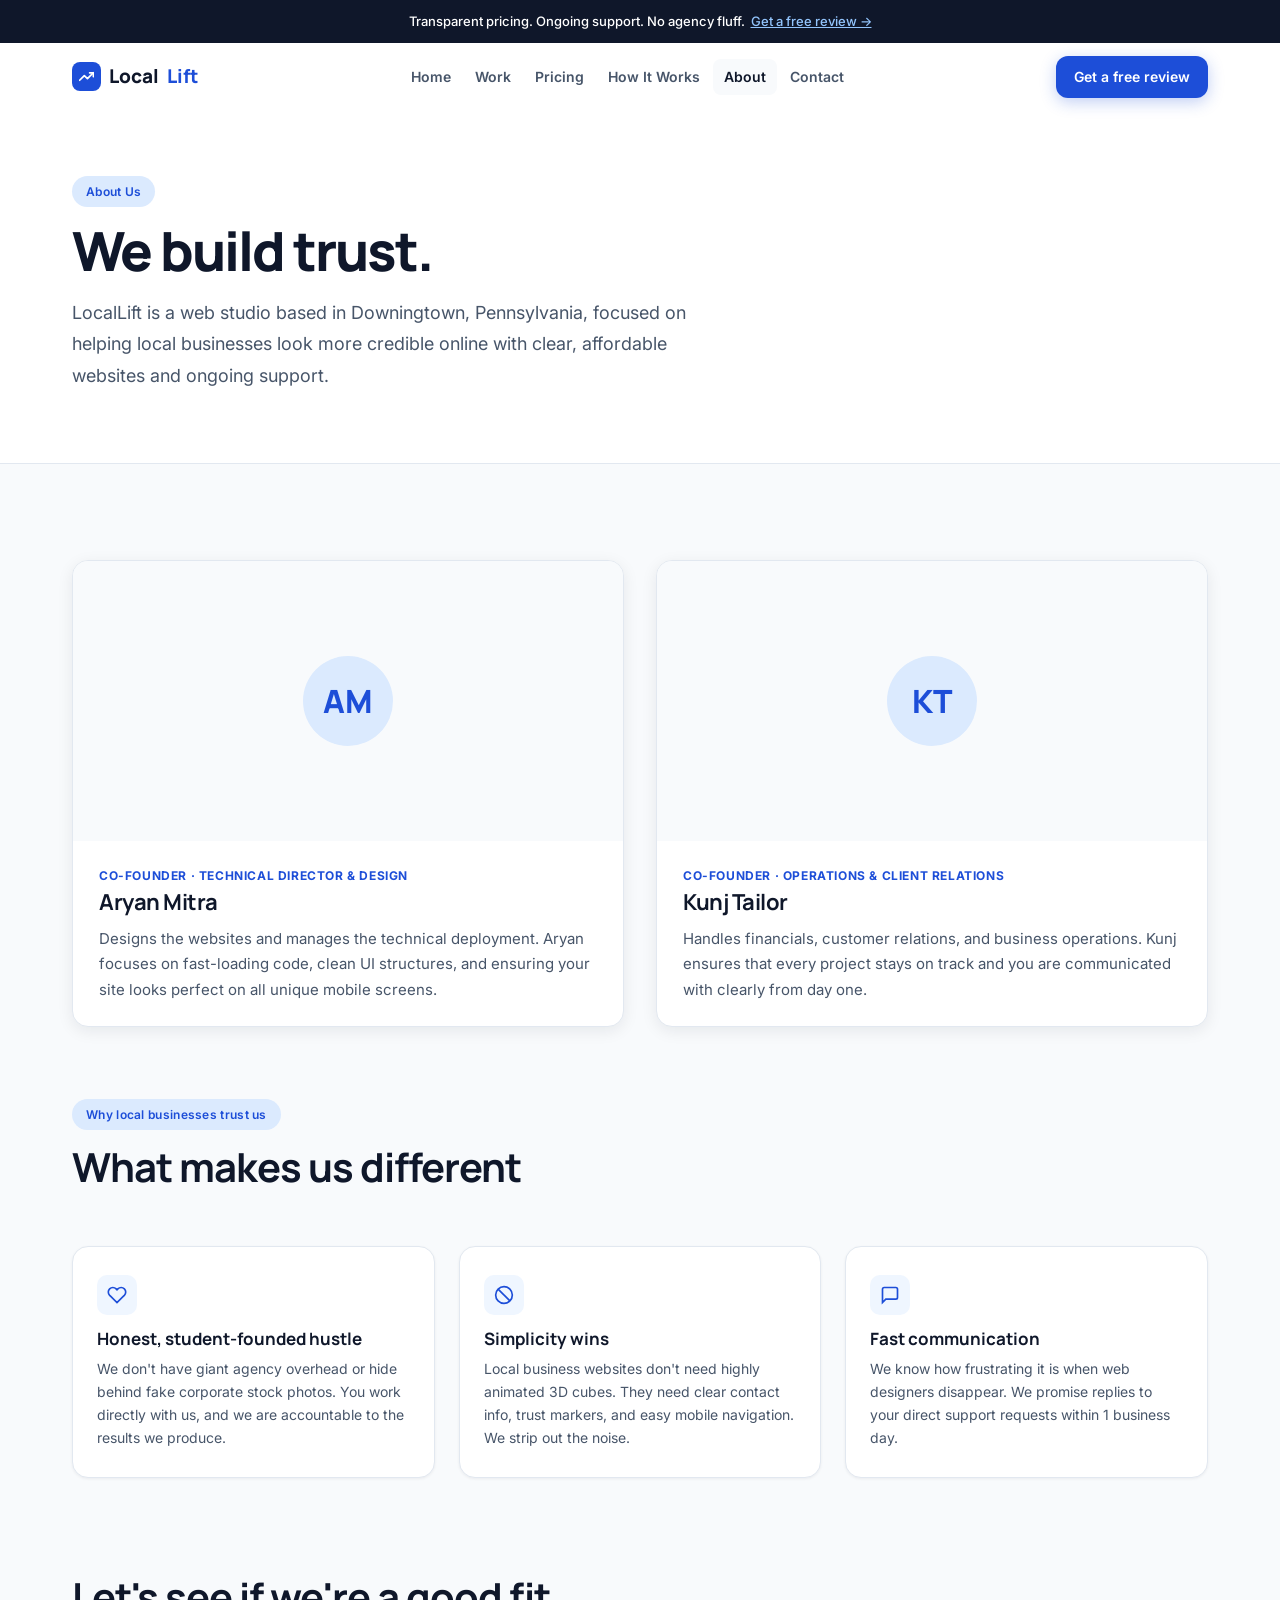
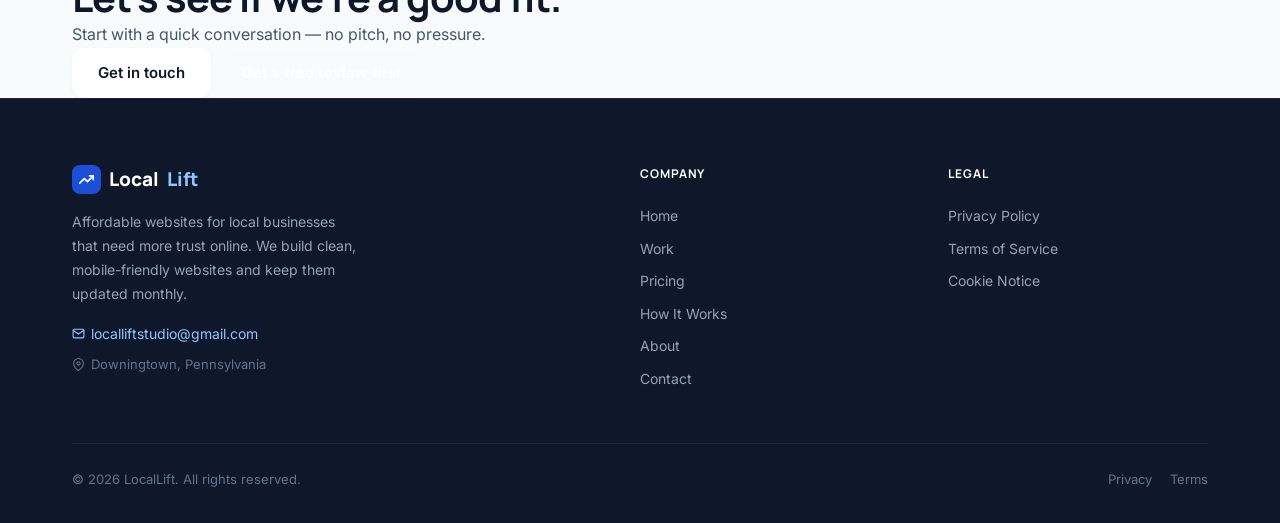
==== about.html @ 68ea6593 "inital commit" ====
<!DOCTYPE html>
<html lang="en">
<head>
<meta charset="UTF-8"/>
<meta name="viewport" content="width=device-width,initial-scale=1.0"/>
<title>About — LocalLift</title>
<meta name="description" content="LocalLift is a student-founded web studio based in Downingtown, Pennsylvania, focused on helping local businesses look more credible online."/>
<link rel="preconnect" href="https://fonts.googleapis.com"/>
<link rel="preconnect" href="https://fonts.gstatic.com" crossorigin/>
<link href="https://fonts.googleapis.com/css2?family=Manrope:wght@400;600;700;800&family=Inter:wght@400;500;600;700&display=swap" rel="stylesheet"/>
<link rel="stylesheet" href="styles.css"/>
<style>
.founders-grid { display: grid; grid-template-columns: 1fr 1fr; gap: 32px; margin-bottom: 72px; }
.founder-card { background: var(--white); border: 1px solid var(--border); border-radius: var(--r-card); overflow: hidden; box-shadow: var(--shadow-md); transition: transform 200ms, box-shadow 200ms; }
.founder-card:hover { transform: translateY(-4px); box-shadow: var(--shadow-xl); }
.founder-photo { height: 280px; overflow: hidden; background: var(--cloud); display: flex; align-items: center; justify-content: center; }
.founder-photo img { width: 100%; height: 100%; object-fit: cover; object-position: top; }
.founder-photo-placeholder { width: 90px; height: 90px; border-radius: 50%; background: var(--badge-blue); display: flex; align-items: center; justify-content: center; font-family: 'Manrope', sans-serif; font-size: 32px; font-weight: 800; color: var(--blue); }
.founder-info { padding: 24px 26px; }
.founder-role { font-size: 12px; font-weight: 700; color: var(--blue); text-transform: uppercase; letter-spacing: .6px; margin-bottom: 4px; }
.founder-info h3 { font-size: 22px; margin-bottom: 10px; }
.founder-info p  { font-size: 15px; color: var(--slate); line-height: 1.7; }

.values-grid { display: grid; grid-template-columns: repeat(3,1fr); gap: 24px; }
.value-card { background: var(--white); border: 1px solid var(--border); border-radius: var(--r-card); padding: 28px 24px; box-shadow: var(--shadow-sm); transition: transform 200ms, box-shadow 200ms; }
.value-card:hover { transform: translateY(-3px); box-shadow: var(--shadow-md); }
.value-icon { width: 40px; height: 40px; border-radius: 10px; background: var(--soft-blue); display: flex; align-items: center; justify-content: center; margin-bottom: 14px; }
.value-icon svg { color: var(--blue); }
.value-card h4 { font-size: 17px; margin-bottom: 8px; }
.value-card p  { font-size: 14px; color: var(--slate); line-height: 1.65; }

@media (max-width: 768px) {
  .founders-grid { grid-template-columns: 1fr; }
  .values-grid   { grid-template-columns: 1fr; }
}
</style>
</head>
<body>

<section class="page-hero" style="background:var(--white)">
  <div class="wrap">
    <span class="badge reveal" style="margin-bottom:12px">About Us</span>
    <h1 class="reveal">We build trust.</h1>
    <p class="reveal">LocalLift is a web studio based in Downingtown, Pennsylvania, focused on helping local businesses look more credible online with clear, affordable websites and ongoing support.</p>
  </div>
</section>

<!-- ── FOUNDERS ── -->
<section style="background:var(--cloud)">
  <div class="wrap">
    <div class="founders-grid">

      <div class="founder-card reveal">
        <div class="founder-photo">
          <img src="https://local-lift-website-phi.vercel.app/images/aryan-mitra.png" alt="Aryan Mitra — Co-Founder, LocalLift"
               onerror="this.style.display='none';this.nextElementSibling.style.display='flex'"/>
          <div class="founder-photo-placeholder" style="display:none">AM</div>
        </div>
        <div class="founder-info">
          <div class="founder-role">Co-Founder · Technical Director &amp; Design</div>
          <h3>Aryan Mitra</h3>
          <p>Designs the websites and manages the technical deployment. Aryan focuses on fast-loading code, clean UI structures, and ensuring your site looks perfect on all unique mobile screens.</p>
        </div>
      </div>

      <div class="founder-card reveal">
        <div class="founder-photo">
          <img src="https://local-lift-website-phi.vercel.app/images/kunj-tailor.png" alt="Kunj Tailor — Co-Founder, LocalLift"
               onerror="this.style.display='none';this.nextElementSibling.style.display='flex'"/>
          <div class="founder-photo-placeholder" style="display:none">KT</div>
        </div>
        <div class="founder-info">
          <div class="founder-role">Co-Founder · Operations &amp; Client Relations</div>
          <h3>Kunj Tailor</h3>
          <p>Handles financials, customer relations, and business operations. Kunj ensures that every project stays on track and you are communicated with clearly from day one.</p>
        </div>
      </div>

    </div>

    <!-- ── VALUES ── -->
    <div class="sec-head reveal">
      <span class="badge">Why local businesses trust us</span>
      <h2>What makes us different</h2>
    </div>
    <div class="values-grid">
      <div class="value-card reveal">
        <div class="value-icon"><svg width="20" height="20" viewBox="0 0 24 24" fill="none" stroke="currentColor" stroke-width="2"><path d="M20.84 4.61a5.5 5.5 0 0 0-7.78 0L12 5.67l-1.06-1.06a5.5 5.5 0 0 0-7.78 7.78l1.06 1.06L12 21.23l7.78-7.78 1.06-1.06a5.5 5.5 0 0 0 0-7.78z"/></svg></div>
        <h4>Honest, student-founded hustle</h4>
        <p>We don't have giant agency overhead or hide behind fake corporate stock photos. You work directly with us, and we are accountable to the results we produce.</p>
      </div>
      <div class="value-card reveal">
        <div class="value-icon"><svg width="20" height="20" viewBox="0 0 24 24" fill="none" stroke="currentColor" stroke-width="2"><circle cx="12" cy="12" r="10"/><line x1="4.93" y1="4.93" x2="19.07" y2="19.07"/></svg></div>
        <h4>Simplicity wins</h4>
        <p>Local business websites don't need highly animated 3D cubes. They need clear contact info, trust markers, and easy mobile navigation. We strip out the noise.</p>
      </div>
      <div class="value-card reveal">
        <div class="value-icon"><svg width="20" height="20" viewBox="0 0 24 24" fill="none" stroke="currentColor" stroke-width="2"><path d="M21 15a2 2 0 0 1-2 2H7l-4 4V5a2 2 0 0 1 2-2h14a2 2 0 0 1 2 2z"/></svg></div>
        <h4>Fast communication</h4>
        <p>We know how frustrating it is when web designers disappear. We promise replies to your direct support requests within 1 business day.</p>
      </div>
    </div>
  </div>
</section>

<div class="cta-band">
  <div class="wrap reveal">
    <h2>Let's see if we're a good fit.</h2>
    <p>Start with a quick conversation — no pitch, no pressure.</p>
    <div class="cta-btns">
      <a href="contact.html" class="btn btn-white">Get in touch</a>
      <a href="free-review.html" class="btn btn-ghost">Get a free review first</a>
    </div>
  </div>
</div>

<script src="shared.js"></script>
</body>
</html>
---- styles.css ----
/* ═══════════════════════════════════════════
   LocalLift — Shared Design System
═══════════════════════════════════════════ */
:root {
  --navy:       #0F172A;
  --blue:       #1D4ED8;
  --blue-h:     #1E40AF;
  --soft-blue:  #EFF6FF;
  --badge-blue: #DBEAFE;
  --cloud:      #F8FAFC;
  --white:      #FFFFFF;
  --slate:      #475569;
  --muted:      #94A3B8;
  --border:     #E2E8F0;
  --success:    #16A34A;
  --shadow-sm:  0 1px 3px rgba(15,23,42,.06);
  --shadow-md:  0 4px 16px rgba(15,23,42,.08);
  --shadow-lg:  0 12px 32px rgba(15,23,42,.10);
  --shadow-xl:  0 20px 48px rgba(15,23,42,.13);
  --r-btn:  12px;
  --r-card: 16px;
  --r-img:  20px;
  --max:    1200px;
}
*, *::before, *::after { box-sizing: border-box; margin: 0; padding: 0; }
html { scroll-behavior: smooth; }
body {
  font-family: 'Inter', sans-serif;
  font-size: 16px; line-height: 1.75;
  color: var(--slate); background: var(--cloud);
  -webkit-font-smoothing: antialiased;
}
img { display: block; max-width: 100%; }
a  { color: var(--blue); text-decoration: none; }
ul { list-style: none; }

/* ─── TYPE ─── */
h1,h2,h3,h4 { font-family: 'Manrope', sans-serif; color: var(--navy); line-height: 1.15; }
h1 { font-size: clamp(34px, 5vw, 54px); font-weight: 800; letter-spacing: -2px; }
h2 { font-size: clamp(26px, 4vw, 40px); font-weight: 700; letter-spacing: -1px; }
h3 { font-size: clamp(20px, 3vw, 26px); font-weight: 700; letter-spacing: -.5px; }
h4 { font-size: 18px; font-weight: 700; }
p  { max-width: 64ch; }

/* ─── LAYOUT ─── */
.wrap { max-width: var(--max); margin: 0 auto; padding: 0 32px; }
section { padding: 96px 0; }

/* ─── BADGE / PILL ─── */
.badge {
  display: inline-flex; align-items: center; gap: 6px;
  background: var(--badge-blue); color: var(--blue);
  font-size: 12px; font-weight: 600; font-family: 'Inter', sans-serif;
  padding: 5px 14px; border-radius: 999px; letter-spacing: .3px;
}
.badge-gray   { display: inline-flex; align-items: center; font-size: 11px; font-weight: 600; color: var(--slate);   background: var(--cloud);    border: 1px solid var(--border); padding: 3px 10px; border-radius: 999px; font-family: 'Inter', sans-serif; }
.badge-blue   { display: inline-flex; align-items: center; font-size: 11px; font-weight: 600; color: var(--blue);    background: var(--badge-blue); padding: 3px 10px; border-radius: 999px; font-family: 'Inter', sans-serif; }
.badge-purple { display: inline-flex; align-items: center; font-size: 11px; font-weight: 600; color: #7c3aed; background: #f3e8ff; padding: 3px 10px; border-radius: 999px; font-family: 'Inter', sans-serif; }
.badge-green  { display: inline-flex; align-items: center; font-size: 11px; font-weight: 600; color: #166534; background: #dcfce7; padding: 3px 10px; border-radius: 999px; font-family: 'Inter', sans-serif; }

/* ─── BUTTONS ─── */
.btn {
  display: inline-flex; align-items: center; gap: 8px;
  font-family: 'Inter', sans-serif; font-size: 15px; font-weight: 600;
  height: 50px; padding: 0 26px; border-radius: var(--r-btn);
  border: none; cursor: pointer; text-decoration: none; white-space: nowrap;
  transition: background 160ms ease, transform 160ms ease, box-shadow 160ms ease, color 160ms ease;
}
.btn-primary   { background: var(--blue);  color: #fff; box-shadow: 0 4px 16px rgba(29,78,216,.28); }
.btn-primary:hover { background: var(--blue-h); color: #fff; transform: translateY(-1px); box-shadow: 0 8px 28px rgba(29,78,216,.36); }
.btn-secondary { background: var(--white); color: var(--navy); border: 1px solid var(--border); box-shadow: var(--shadow-sm); }
.btn-secondary:hover { background: var(--cloud); color: var(--navy); box-shadow: var(--shadow-md); }
.btn-ghost  { background: transparent; color: white; border: 1px solid rgba(255,255,255,.25); }
.btn-ghost:hover { background: rgba(255,255,255,.08); color: white; }
.btn-white  { background: white; color: var(--navy); box-shadow: var(--shadow-sm); }
.btn-white:hover { background: #f1f5f9; color: var(--navy); transform: translateY(-1px); box-shadow: var(--shadow-lg); }

/* ─── SECTION HEADER ─── */
.sec-head { margin-bottom: 56px; }
.sec-head .badge { margin-bottom: 14px; }
.sec-head h2 { margin-bottom: 14px; }
.sec-head p  { font-size: 18px; color: var(--slate); }
.sec-head.center { text-align: center; }
.sec-head.center p { margin: 0 auto; }

/* ─── ANNOUNCE BAR ─── */
#announce {
  background: var(--navy); color: #fff;
  text-align: center; padding: 10px 16px;
  font-size: 13px; font-weight: 500; font-family: 'Inter', sans-serif;
}
#announce a { color: #93c5fd; text-decoration: underline; }
#announce a:hover { color: #bfdbfe; }

/* ─── HEADER ─── */
#hdr {
  position: sticky; top: 0; z-index: 100;
  background: rgba(255,255,255,.96); backdrop-filter: blur(14px);
  border-bottom: 1px solid transparent;
  transition: border-color 240ms, box-shadow 240ms;
}
#hdr.scrolled { border-bottom-color: var(--border); box-shadow: 0 4px 20px rgba(15,23,42,.05); }
.nav { display: flex; align-items: center; justify-content: space-between; height: 68px; gap: 20px; }
.logo { font-family: 'Manrope', sans-serif; font-size: 19px; font-weight: 800; color: var(--navy); text-decoration: none; display: flex; align-items: center; gap: 8px; flex-shrink: 0; }
.logo-mark { width: 29px; height: 29px; background: var(--blue); border-radius: 8px; display: flex; align-items: center; justify-content: center; }
.logo-mark svg { color: #fff; }
.logo span { color: var(--blue); }
.nav-links { display: flex; align-items: center; gap: 2px; }
.nav-links a { font-size: 14px; font-weight: 600; color: var(--slate); padding: 6px 11px; border-radius: 8px; transition: color 150ms, background 150ms; text-decoration: none; }
.nav-links a:hover, .nav-links a.active { color: var(--navy); background: var(--cloud); }
.nav-right { display: flex; align-items: center; gap: 10px; flex-shrink: 0; }
.hamburger { display: none; background: none; border: none; cursor: pointer; padding: 4px; }
.mobile-menu { display: none; position: fixed; inset: 0; z-index: 200; background: var(--white); padding: 24px 28px; flex-direction: column; gap: 4px; }
.mobile-menu.open { display: flex; }
.mobile-menu a { font-size: 16px; font-weight: 600; color: var(--navy); padding: 13px 0; border-bottom: 1px solid var(--border); text-decoration: none; }
.mobile-menu-close { align-self: flex-end; background: none; border: none; cursor: pointer; margin-bottom: 12px; }

/* ─── FOOTER ─── */
#ftr { background: var(--navy); padding: 64px 0 32px; border-top: 1px solid rgba(255,255,255,.06); }
.ftr-grid { display: grid; grid-template-columns: 2fr 1fr 1fr; gap: 48px; margin-bottom: 48px; }
.ftr-brand .logo { color: white; margin-bottom: 14px; }
.ftr-brand .logo span { color: #93c5fd; }
.ftr-brand p { font-size: 14px; color: var(--muted); line-height: 1.7; max-width: 32ch; }
.ftr-brand .ftr-contact { margin-top: 16px; display: flex; flex-direction: column; gap: 7px; }
.ftr-brand .ftr-contact a { font-size: 14px; color: #93c5fd; display: flex; align-items: center; gap: 6px; text-decoration: none; }
.ftr-brand .ftr-contact a:hover { color: #bfdbfe; }
.ftr-col h5 { font-family: 'Manrope', sans-serif; font-size: 12px; font-weight: 700; color: #fff; text-transform: uppercase; letter-spacing: .9px; margin-bottom: 16px; }
.ftr-col a { display: block; font-size: 14px; color: var(--muted); padding: 4px 0; transition: color 150ms; text-decoration: none; }
.ftr-col a:hover { color: #fff; }
.ftr-bottom { border-top: 1px solid rgba(255,255,255,.08); padding-top: 24px; display: flex; align-items: center; justify-content: space-between; flex-wrap: wrap; gap: 12px; }
.ftr-bottom p { font-size: 13px; color: #64748b; }
.ftr-legal { display: flex; gap: 18px; }
.ftr-legal a { font-size: 13px; color: #64748b; text-decoration: none; }
.ftr-legal a:hover { color: var(--muted); }

/* ─── HERO (CENTERED) ─── */
.hero-c { background: var(--white); padding: 80px 0 0; text-align: center; position: relative; overflow: hidden; }
.hero-c h1 { margin: 0 auto 20px; max-width: 800px; }
.hero-c .hsub { font-size: 18px; color: var(--slate); line-height: 1.75; margin: 0 auto 32px; max-width: 56ch; }
.hero-cta-row { display: flex; align-items: center; justify-content: center; gap: 12px; flex-wrap: wrap; }
.hero-trust-row { display: flex; align-items: center; justify-content: center; gap: 28px; flex-wrap: wrap; margin-top: 28px; padding-bottom: 48px; }
.htrust { display: flex; align-items: center; gap: 7px; font-size: 14px; font-weight: 500; color: var(--slate); }
.htrust svg { color: var(--blue); flex-shrink: 0; }

/* Hero browser + phone mockup */
.hero-mockup { position: relative; max-width: 860px; margin: 0 auto; padding-bottom: 40px; }
.hero-desktop-frame { border-radius: var(--r-img); overflow: hidden; border: 1px solid var(--border); box-shadow: var(--shadow-xl); }
.hero-desktop-bar { background: var(--cloud); border-bottom: 1px solid var(--border); padding: 10px 14px; display: flex; gap: 6px; align-items: center; }
.hero-iframe-wrap { height: 380px; overflow: hidden; position: relative; background: #eef2f7; }
.hero-iframe-wrap iframe { width: 1280px; height: 900px; transform: scale(.645); transform-origin: top left; pointer-events: none; border: none; position: absolute; top: 0; left: 0; }
.hero-phone { position: absolute; right: -16px; bottom: 0; width: 128px; background: var(--navy); border-radius: 22px; padding: 9px 5px; box-shadow: var(--shadow-xl); border: 5px solid var(--navy); }
.hero-phone-screen { border-radius: 14px; overflow: hidden; height: 218px; background: #eef2f7; position: relative; }
.hero-phone-screen iframe { width: 390px; height: 700px; transform: scale(.328); transform-origin: top left; pointer-events: none; border: none; position: absolute; top: 0; left: 0; }
.hero-phone-notch { width: 40px; height: 5px; background: var(--navy); border-radius: 3px; margin: 0 auto 6px; }

/* ─── TRUST STRIP (4-col stacked) ─── */
.trust-strip-4 { background: var(--white); border-top: 1px solid var(--border); border-bottom: 1px solid var(--border); }
.trust-4-inner { display: grid; grid-template-columns: repeat(4,1fr); }
.trust-4-item { padding: 24px 32px; }
.trust-4-item:not(:last-child) { border-right: 1px solid var(--border); }
.t4-title { font-size: 15px; font-weight: 700; color: var(--navy); margin-bottom: 3px; font-family: 'Manrope', sans-serif; }
.t4-sub   { font-size: 13px; color: var(--slate); }

/* ─── PROBLEM CARDS ─── */
.prob-grid { display: grid; grid-template-columns: repeat(3,1fr); gap: 24px; }
.prob-card { background: var(--white); border: 1px solid var(--border); border-radius: var(--r-card); padding: 32px 28px; box-shadow: var(--shadow-sm); transition: transform 200ms, box-shadow 200ms; }
.prob-card:hover { transform: translateY(-3px); box-shadow: var(--shadow-md); }
.prob-icon { margin-bottom: 18px; color: var(--blue); }
.prob-card h4 { font-size: 18px; margin-bottom: 10px; }
.prob-card p  { font-size: 15px; line-height: 1.65; color: var(--slate); }

/* ─── PORTFOLIO CARD (concept build) ─── */
.port-grid-3 { display: grid; grid-template-columns: repeat(3,1fr); gap: 24px; }
.port-card { background: var(--white); border: 1px solid var(--border); border-radius: var(--r-card); overflow: hidden; box-shadow: var(--shadow-md); transition: transform 200ms, box-shadow 200ms; cursor: pointer; }
.port-card:hover { transform: translateY(-4px); box-shadow: var(--shadow-xl); }
.port-dots { background: var(--cloud); padding: 10px 14px; display: flex; gap: 6px; border-bottom: 1px solid var(--border); }
.dot { width: 10px; height: 10px; border-radius: 50%; flex-shrink: 0; }
.dot-r { background: #fc615d; } .dot-y { background: #fdbc40; } .dot-g { background: #34ca49; }
/* iframe preview in port card */
.port-preview { height: 200px; overflow: hidden; position: relative; background: #eef2f7; }
.port-preview iframe { width: 1280px; height: 640px; transform: scale(.273); transform-origin: top left; pointer-events: none; border: none; position: absolute; top: 0; left: 0; }
/* image preview fallback */
.port-preview img { width: 100%; height: 100%; object-fit: cover; object-position: top; display: block; }
.port-overlay { position: absolute; inset: 0; z-index: 2; }
.port-info { padding: 20px; }
.port-badges { display: flex; gap: 8px; flex-wrap: wrap; margin-bottom: 10px; }
.port-info h4 { font-size: 17px; margin-bottom: 6px; }
.port-info p  { font-size: 14px; color: var(--slate); line-height: 1.6; }

/* ─── DARK SECTION (How It Works on homepage) ─── */
.section-dark { background: var(--navy); }
.section-dark .sec-head h2 { color: white; }
.section-dark .sec-head p  { color: rgba(255,255,255,.55); }
.section-dark .badge { background: rgba(255,255,255,.12); color: rgba(255,255,255,.85); }
.section-dark .steps::before { background: rgba(255,255,255,.15); }
.section-dark .step-num { border-color: rgba(255,255,255,.25); color: white; background: rgba(255,255,255,.07); }
.section-dark .step h4 { color: white; }
.section-dark .step p  { color: rgba(255,255,255,.5); }

/* ─── STEPS ─── */
.steps { display: grid; grid-template-columns: repeat(4,1fr); position: relative; }
.steps::before { content:''; position: absolute; top: 25px; left: 8%; right: 8%; height: 2px; background: var(--border); z-index: 0; }
.step { display: flex; flex-direction: column; align-items: center; text-align: center; gap: 16px; padding: 0 14px; position: relative; z-index: 1; }
.step-num { width: 50px; height: 50px; border-radius: 50%; background: var(--white); border: 2px solid var(--blue); display: flex; align-items: center; justify-content: center; font-family: 'Manrope', sans-serif; font-size: 18px; font-weight: 800; color: var(--blue); }
.step h4 { font-size: 16px; }
.step p { font-size: 14px; line-height: 1.6; color: var(--slate); }

/* ─── PRICING ─── */
.pricing-grid { display: grid; grid-template-columns: repeat(3,1fr); gap: 24px; }
.p-card { background: var(--white); border: 1px solid var(--border); border-radius: var(--r-card); padding: 36px 30px; box-shadow: var(--shadow-md); transition: transform 200ms, box-shadow 200ms; position: relative; }
.p-card:hover { transform: translateY(-4px); box-shadow: var(--shadow-xl); }
.p-card.feat { border: 2px solid var(--blue); }
.pop-badge { position: absolute; top: -13px; left: 50%; transform: translateX(-50%); background: var(--blue); color: white; font-size: 11px; font-weight: 700; padding: 4px 16px; border-radius: 999px; white-space: nowrap; font-family: 'Inter', sans-serif; letter-spacing: .5px; }
.p-name { font-size: 18px; font-weight: 700; color: var(--navy); margin-bottom: 16px; font-family: 'Manrope', sans-serif; }
.p-setup { font-family: 'Manrope', sans-serif; font-size: 32px; font-weight: 800; color: var(--navy); line-height: 1; margin-bottom: 4px; }
.p-setup span { font-size: 20px; vertical-align: top; margin-top: 4px; display: inline-block; }
.p-monthly { font-size: 20px; font-weight: 700; color: var(--blue); margin-bottom: 16px; }
.p-monthly em { font-size: 14px; font-weight: 400; color: var(--slate); font-style: normal; }
.p-who { font-size: 14px; color: var(--slate); padding: 16px 0; border-top: 1px solid var(--border); border-bottom: 1px solid var(--border); margin: 0 0 20px; }
.checklist { display: flex; flex-direction: column; gap: 10px; margin-bottom: 0; }
.check-item { display: flex; align-items: flex-start; gap: 10px; font-size: 14px; color: var(--slate); }
.check-item svg { color: var(--success); flex-shrink: 0; margin-top: 2px; }
.p-card .btn { width: 100%; justify-content: center; margin-top: 24px; }

/* ─── GUARANTEE (centered card) ─── */
.guarantee-centered { background: var(--white); border: 1px solid var(--border); border-radius: var(--r-card); padding: 52px 40px; text-align: center; max-width: 680px; margin: 48px auto 0; box-shadow: var(--shadow-sm); }
.g-icon { width: 56px; height: 56px; border-radius: 50%; background: var(--soft-blue); display: flex; align-items: center; justify-content: center; margin: 0 auto 20px; }
.g-icon svg { color: var(--blue); }
.guarantee-centered h3 { font-size: 24px; margin-bottom: 14px; }
.guarantee-centered p  { font-size: 15px; line-height: 1.75; color: var(--slate); max-width: 52ch; margin: 0 auto; }
.g-sig { font-size: 11px; font-weight: 700; color: var(--muted); text-transform: uppercase; letter-spacing: 1.2px; margin-top: 20px; }

/* ─── FAQ ─── */
.faq-list { max-width: 760px; margin: 0 auto; display: flex; flex-direction: column; gap: 4px; }
.faq-item { border: 1px solid var(--border); border-radius: var(--r-card); background: var(--white); overflow: hidden; }
.faq-btn { width: 100%; display: flex; align-items: center; justify-content: space-between; padding: 20px 24px; background: none; border: none; cursor: pointer; font-family: 'Inter', sans-serif; font-size: 16px; font-weight: 600; color: var(--navy); text-align: left; gap: 14px; transition: background 150ms; }
.faq-btn:hover { background: var(--cloud); }
.faq-icon { flex-shrink: 0; width: 24px; height: 24px; border-radius: 50%; background: var(--soft-blue); display: flex; align-items: center; justify-content: center; transition: transform 200ms; }
.faq-item.open .faq-icon { transform: rotate(45deg); }
.faq-body { max-height: 0; overflow: hidden; transition: max-height 220ms ease; }
.faq-item.open .faq-body { max-height: 300px; }
.faq-body p { padding: 0 24px 20px; font-size: 15px; color: var(--slate); line-height: 1.7; }

/* ─── CTA LIGHT (soft blue) ─── */
.cta-light { background: var(--soft-blue); padding: 96px 0; text-align: center; }
.cta-light h2 { color: var(--navy); margin-bottom: 14px; }
.cta-light p  { color: var(--slate); font-size: 18px; margin: 0 auto 32px; max-width: 52ch; }
.cta-note-row { display: flex; align-items: center; justify-content: center; gap: 7px; margin-top: 14px; font-size: 13px; color: var(--muted); }

/* ─── INFO PILL ─── */
.info-pill { display: inline-flex; align-items: center; gap: 8px; background: var(--white); border: 1px solid var(--border); border-radius: 999px; padding: 8px 16px; font-size: 13px; color: var(--slate); margin-top: 20px; }
.info-pill svg { color: var(--muted); flex-shrink: 0; }

/* ─── PAGE HERO ─── */
.page-hero { background: var(--white); padding: 64px 0 72px; border-bottom: 1px solid var(--border); }
.page-hero .badge { margin-bottom: 14px; }
.page-hero h1 { margin-bottom: 16px; }
.page-hero p { font-size: 18px; color: var(--slate); max-width: 60ch; }

/* ─── WORK PAGE — PROJECT ROWS ─── */
.project-rows { display: flex; flex-direction: column; gap: 0; }
.project-row { display: grid; grid-template-columns: 1.1fr 1fr; gap: 48px; align-items: start; padding: 72px 0; border-bottom: 1px solid var(--border); }
.project-row:last-child { border-bottom: none; }
.proj-browser { border-radius: var(--r-img); overflow: hidden; border: 1px solid var(--border); box-shadow: var(--shadow-xl); }
.proj-dots-bar { background: var(--cloud); padding: 10px 14px; display: flex; gap: 6px; border-bottom: 1px solid var(--border); }
.proj-img-wrap { height: 340px; overflow: hidden; }
.proj-img-wrap img { width: 100%; height: 100%; object-fit: cover; object-position: top; display: block; }
.proj-iframe-wrap { height: 340px; overflow: hidden; position: relative; background: #eef2f7; }
.proj-iframe-wrap iframe { width: 1280px; height: 900px; transform: scale(.43); transform-origin: top left; pointer-events: none; border: none; position: absolute; top: 0; left: 0; }
.proj-overlay { position: absolute; inset: 0; z-index: 2; }
.proj-details { padding-top: 6px; }
.proj-badges { display: flex; gap: 8px; flex-wrap: wrap; margin-bottom: 16px; }
.proj-details h3 { font-size: 26px; margin-bottom: 20px; }
.old-problem { border: 1px solid var(--border); border-radius: 12px; padding: 18px 20px; margin-bottom: 14px; }
.old-problem-lbl { font-size: 10px; font-weight: 800; color: #b45309; text-transform: uppercase; letter-spacing: .8px; margin-bottom: 8px; font-family: 'Inter', sans-serif; }
.old-problem p { font-size: 14px; line-height: 1.65; color: var(--slate); }
.improved-lbl { font-size: 10px; font-weight: 800; color: var(--success); text-transform: uppercase; letter-spacing: .8px; margin-bottom: 12px; font-family: 'Inter', sans-serif; }
.improved-list { display: flex; flex-direction: column; gap: 9px; }
.imp-item { display: flex; align-items: center; gap: 10px; font-size: 14px; color: var(--slate); }
.chk-circle { width: 20px; height: 20px; border-radius: 50%; background: #dcfce7; border: 1.5px solid #86efac; display: flex; align-items: center; justify-content: center; flex-shrink: 0; }
.chk-circle svg { color: var(--success); }
.proj-link { display: inline-flex; align-items: center; gap: 6px; font-size: 13px; font-weight: 600; color: var(--blue); margin-top: 20px; text-decoration: none; transition: gap 160ms; }
.proj-link:hover { gap: 10px; color: var(--blue-h); }

/* ─── PRICING PAGE — TERMS GRID ─── */
.terms-grid { display: grid; grid-template-columns: 1fr 1fr; gap: 24px; margin-top: 56px; }
.term-card { background: var(--white); border: 1px solid var(--border); border-radius: var(--r-card); padding: 28px; box-shadow: var(--shadow-sm); }
.term-card h4 { font-size: 16px; margin-bottom: 10px; }
.term-card p { font-size: 14px; color: var(--slate); line-height: 1.7; }
.term-card strong { color: var(--navy); }

/* ─── HOW IT WORKS PAGE — PROCESS ─── */
.process-list { display: flex; flex-direction: column; gap: 0; max-width: 820px; }
.proc-item { display: grid; grid-template-columns: 80px 1fr; gap: 32px; padding: 40px 0; border-bottom: 1px solid var(--border); align-items: flex-start; }
.proc-item:last-child { border-bottom: none; }
.proc-left { display: flex; flex-direction: column; align-items: center; gap: 6px; padding-top: 4px; }
.proc-num { width: 52px; height: 52px; border-radius: 50%; background: var(--soft-blue); border: 2px solid var(--blue); display: flex; align-items: center; justify-content: center; font-family: 'Manrope', sans-serif; font-size: 20px; font-weight: 800; color: var(--blue); }
.proc-week { font-size: 11px; font-weight: 700; color: var(--blue); text-transform: uppercase; letter-spacing: .5px; text-align: center; }
.proc-right h3 { font-size: 22px; margin-bottom: 10px; }
.proc-right p  { font-size: 16px; color: var(--slate); line-height: 1.75; }

/* ─── CONTACT ─── */
.contact-grid { display: grid; grid-template-columns: 1fr 380px; gap: 40px; align-items: flex-start; }
.form-card { background: var(--white); border: 1px solid var(--border); border-radius: var(--r-card); padding: 36px; box-shadow: var(--shadow-md); }
.form-card h3 { font-size: 20px; margin-bottom: 24px; }
.field-group { display: flex; flex-direction: column; gap: 6px; margin-bottom: 18px; }
.field-group label { font-size: 14px; font-weight: 600; color: var(--navy); }
.field-group input, .field-group select, .field-group textarea { font-family: 'Inter', sans-serif; font-size: 15px; color: var(--navy); background: var(--white); border: 1px solid var(--border); border-radius: var(--r-btn); padding: 12px 16px; width: 100%; outline: none; transition: border-color 160ms, box-shadow 160ms; }
.field-group input::placeholder, .field-group textarea::placeholder { color: var(--muted); }
.field-group input:focus, .field-group select:focus, .field-group textarea:focus { border-color: var(--blue); box-shadow: 0 0 0 3px rgba(29,78,216,.12); }
.field-group textarea { resize: vertical; min-height: 100px; }
.field-row { display: grid; grid-template-columns: 1fr 1fr; gap: 16px; }
.info-card { background: var(--white); border: 1px solid var(--border); border-radius: var(--r-card); padding: 24px; box-shadow: var(--shadow-sm); margin-bottom: 16px; }
.info-card h4 { font-size: 14px; font-weight: 700; color: var(--navy); margin-bottom: 8px; display: flex; align-items: center; gap: 8px; }
.info-card h4 svg { color: var(--blue); }
.info-card p, .info-card a { font-size: 15px; color: var(--slate); line-height: 1.65; text-decoration: none; }
.info-card a:hover { color: var(--blue); }

/* ─── FOUNDERS ─── */
.founders-grid { display: grid; grid-template-columns: 1fr 1fr; gap: 32px; margin-bottom: 72px; }
.founder-card { background: var(--white); border: 1px solid var(--border); border-radius: var(--r-card); overflow: hidden; box-shadow: var(--shadow-md); transition: transform 200ms, box-shadow 200ms; }
.founder-card:hover { transform: translateY(-4px); box-shadow: var(--shadow-xl); }
.founder-photo { height: 280px; overflow: hidden; background: var(--cloud); display: flex; align-items: center; justify-content: center; }
.founder-photo img { width: 100%; height: 100%; object-fit: cover; object-position: top; }
.founder-photo-ph { width: 90px; height: 90px; border-radius: 50%; background: var(--badge-blue); display: flex; align-items: center; justify-content: center; font-family: 'Manrope', sans-serif; font-size: 32px; font-weight: 800; color: var(--blue); }
.founder-info { padding: 24px 26px; }
.founder-role { font-size: 12px; font-weight: 700; color: var(--blue); text-transform: uppercase; letter-spacing: .6px; margin-bottom: 4px; }
.founder-info h3 { font-size: 22px; margin-bottom: 10px; }
.founder-info p  { font-size: 15px; color: var(--slate); line-height: 1.7; }
.values-grid { display: grid; grid-template-columns: repeat(3,1fr); gap: 24px; }
.value-card { background: var(--white); border: 1px solid var(--border); border-radius: var(--r-card); padding: 28px 24px; box-shadow: var(--shadow-sm); transition: transform 200ms, box-shadow 200ms; }
.value-card:hover { transform: translateY(-3px); box-shadow: var(--shadow-md); }
.value-icon { width: 40px; height: 40px; border-radius: 10px; background: var(--soft-blue); display: flex; align-items: center; justify-content: center; margin-bottom: 14px; }
.value-icon svg { color: var(--blue); }
.value-card h4 { font-size: 17px; margin-bottom: 8px; }
.value-card p  { font-size: 14px; color: var(--slate); line-height: 1.65; }

/* ─── FREE REVIEW ─── */
.review-grid { display: grid; grid-template-columns: 1fr 400px; gap: 48px; align-items: flex-start; }
.loom-card { border-radius: var(--r-img); overflow: hidden; box-shadow: var(--shadow-xl); position: relative; }
.loom-img { width: 100%; height: 300px; object-fit: cover; display: block; }
.loom-overlay-play { position: absolute; inset: 0; background: rgba(15,23,42,.35); display: flex; align-items: center; justify-content: center; }
.play-btn { width: 64px; height: 64px; border-radius: 50%; background: white; display: flex; align-items: center; justify-content: center; box-shadow: var(--shadow-xl); }
.play-btn svg { color: var(--blue); margin-left: 3px; }
.checklist-card { background: var(--white); border: 1px solid var(--border); border-radius: var(--r-card); padding: 28px; box-shadow: var(--shadow-md); }
.checklist-card h4 { font-size: 17px; margin-bottom: 18px; }
.review-item { display: flex; align-items: center; gap: 12px; padding: 12px 0; border-bottom: 1px solid var(--border); }
.review-item:last-child { border-bottom: none; }
.r-icon { width: 36px; height: 36px; border-radius: 9px; background: var(--soft-blue); display: flex; align-items: center; justify-content: center; flex-shrink: 0; }
.r-icon svg { color: var(--blue); }
.review-item span { font-size: 14px; font-weight: 500; color: var(--navy); }
.req-card { background: var(--white); border: 1px solid var(--border); border-radius: var(--r-card); padding: 36px; box-shadow: var(--shadow-md); }
.req-card h3 { font-size: 20px; margin-bottom: 6px; }
.req-sub { font-size: 15px; color: var(--slate); margin-bottom: 28px; }
.req-card .field-group { display: flex; flex-direction: column; gap: 6px; margin-bottom: 16px; }
.req-card label { font-size: 14px; font-weight: 600; color: var(--navy); }
.req-card input, .req-card textarea { font-family: 'Inter', sans-serif; font-size: 15px; color: var(--navy); background: var(--white); border: 1px solid var(--border); border-radius: var(--r-btn); padding: 12px 16px; width: 100%; outline: none; transition: border-color 160ms, box-shadow 160ms; }
.req-card input::placeholder, .req-card textarea::placeholder { color: var(--muted); }
.req-card input:focus, .req-card textarea:focus { border-color: var(--blue); box-shadow: 0 0 0 3px rgba(29,78,216,.12); }
.req-card textarea { resize: vertical; min-height: 80px; }
.req-card .btn { width: 100%; justify-content: center; margin-top: 8px; }
.req-note { font-size: 13px; color: var(--muted); text-align: center; margin-top: 10px; }

/* ─── SCROLL REVEAL ─── */
.reveal { opacity: 0; transform: translateY(18px); transition: opacity 300ms ease, transform 300ms ease; }
.reveal.in  { opacity: 1; transform: translateY(0); }
@media (prefers-reduced-motion: reduce) { .reveal { opacity: 1; transform: none; transition: none; } * { transition-duration: 0ms !important; } }

/* ─── RESPONSIVE ─── */
@media (max-width: 1024px) {
  .pricing-grid { grid-template-columns: 1fr 1fr; }
  .steps { grid-template-columns: 1fr 1fr; gap: 36px; }
  .steps::before { display: none; }
  .ftr-grid { grid-template-columns: 1fr 1fr; gap: 36px; }
  .prob-grid { grid-template-columns: 1fr 1fr; }
  .port-grid-3 { grid-template-columns: 1fr 1fr; }
  .project-row { grid-template-columns: 1fr; gap: 28px; }
  .terms-grid { grid-template-columns: 1fr; }
  .trust-4-inner { grid-template-columns: 1fr 1fr; }
  .trust-4-item:nth-child(2) { border-right: none; }
  .trust-4-item:nth-child(3) { border-top: 1px solid var(--border); }
  .trust-4-item:nth-child(4) { border-top: 1px solid var(--border); border-right: none; }
  .review-grid { grid-template-columns: 1fr; }
  .contact-grid { grid-template-columns: 1fr; }
  .founders-grid { grid-template-columns: 1fr; }
  .values-grid { grid-template-columns: 1fr 1fr; }
  .hero-phone { display: none; }
}
@media (max-width: 768px) {
  section { padding: 64px 0; }
  .wrap { padding: 0 20px; }
  h1 { letter-spacing: -1px; }
  .nav-links, .nav-right .btn { display: none; }
  .hamburger { display: flex; }
  .pricing-grid { grid-template-columns: 1fr; }
  .prob-grid { grid-template-columns: 1fr; }
  .port-grid-3 { grid-template-columns: 1fr; }
  .ftr-grid { grid-template-columns: 1fr; gap: 28px; }
  .ftr-bottom { flex-direction: column; text-align: center; }
  .trust-4-inner { grid-template-columns: 1fr; }
  .trust-4-item { border-right: none !important; border-bottom: 1px solid var(--border); padding: 16px 20px; }
  .trust-4-item:last-child { border-bottom: none; }
  .trust-4-item:nth-child(3) { border-top: none; }
  .trust-4-item:nth-child(4) { border-top: none; }
  .values-grid { grid-template-columns: 1fr; }
  .hero-trust-row { gap: 16px; }
  .proc-item { grid-template-columns: 1fr; gap: 16px; }
  .proc-left { flex-direction: row; gap: 12px; }
  .field-row { grid-template-columns: 1fr; }
  .guarantee-centered { padding: 36px 24px; }
}
@media (max-width: 480px) {
  .hero-cta-row { flex-direction: column; align-items: center; }
  .hero-cta-row .btn { width: 100%; justify-content: center; }
}
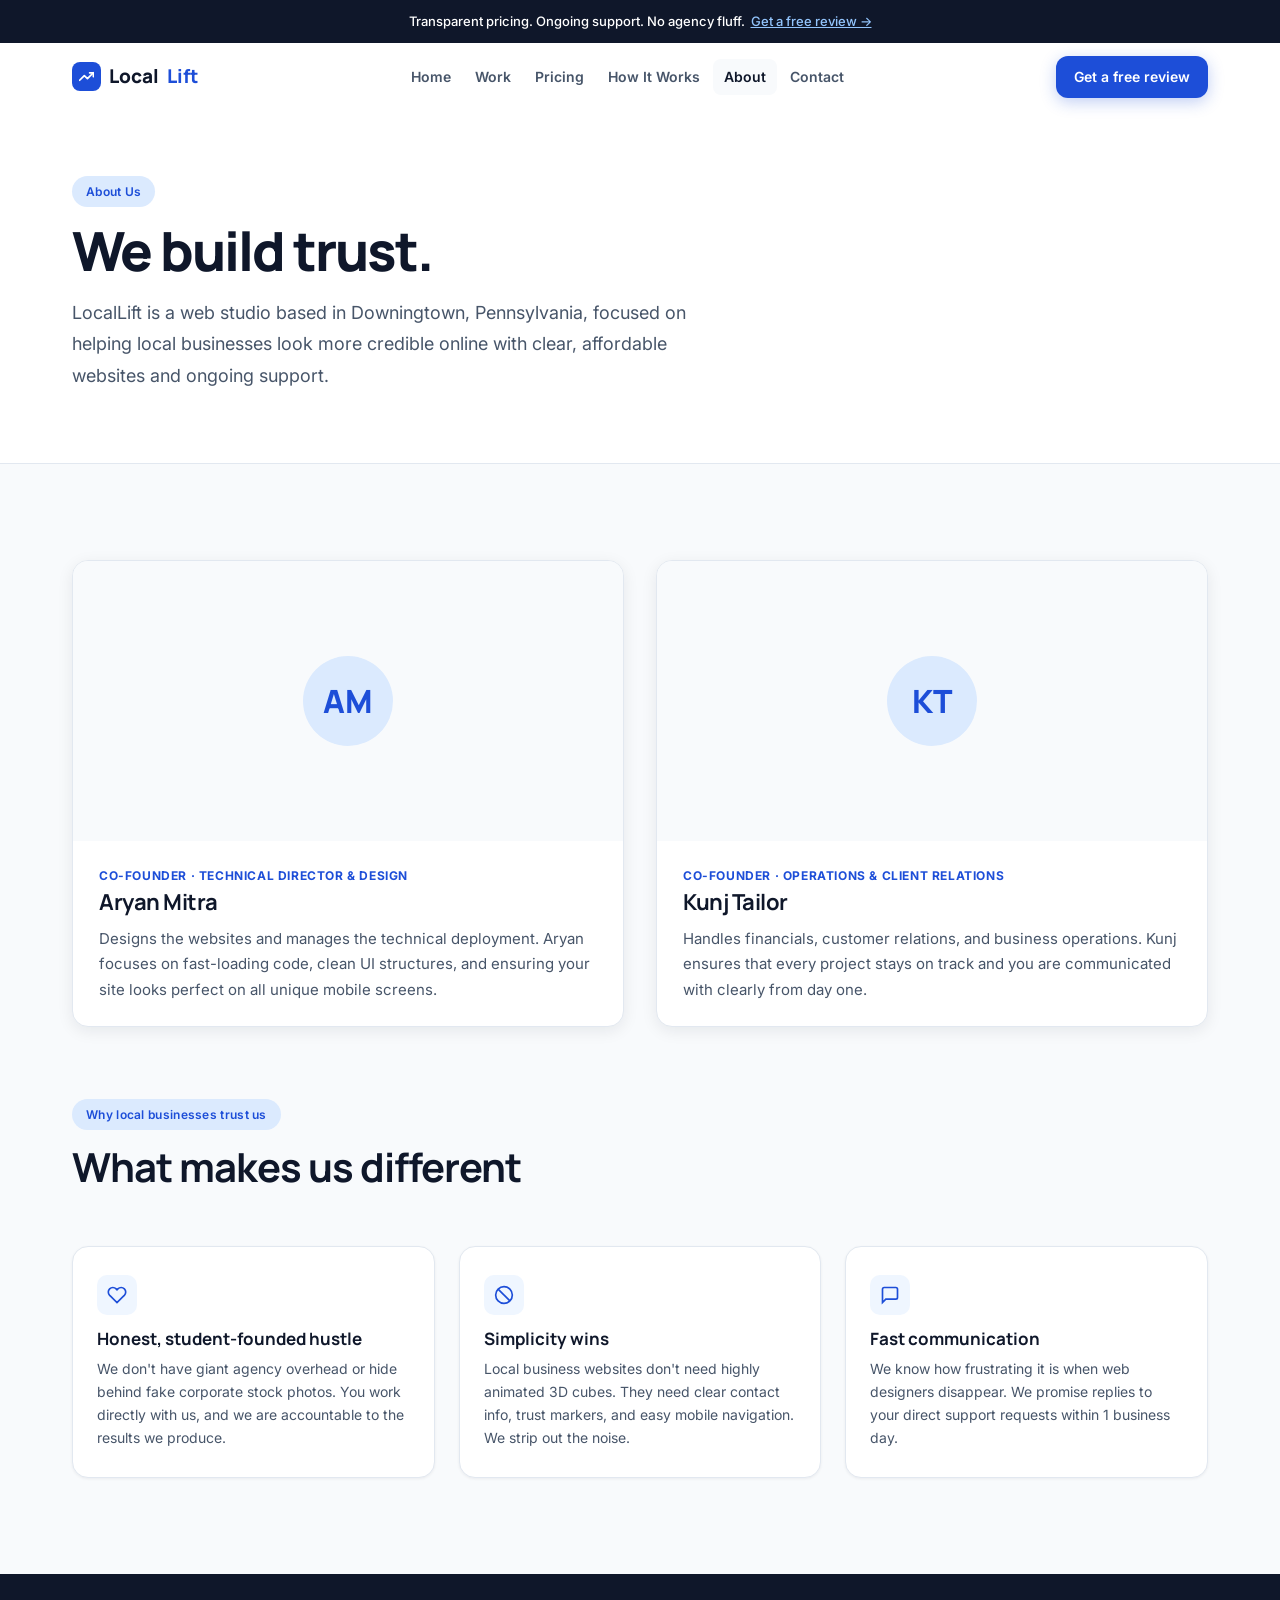
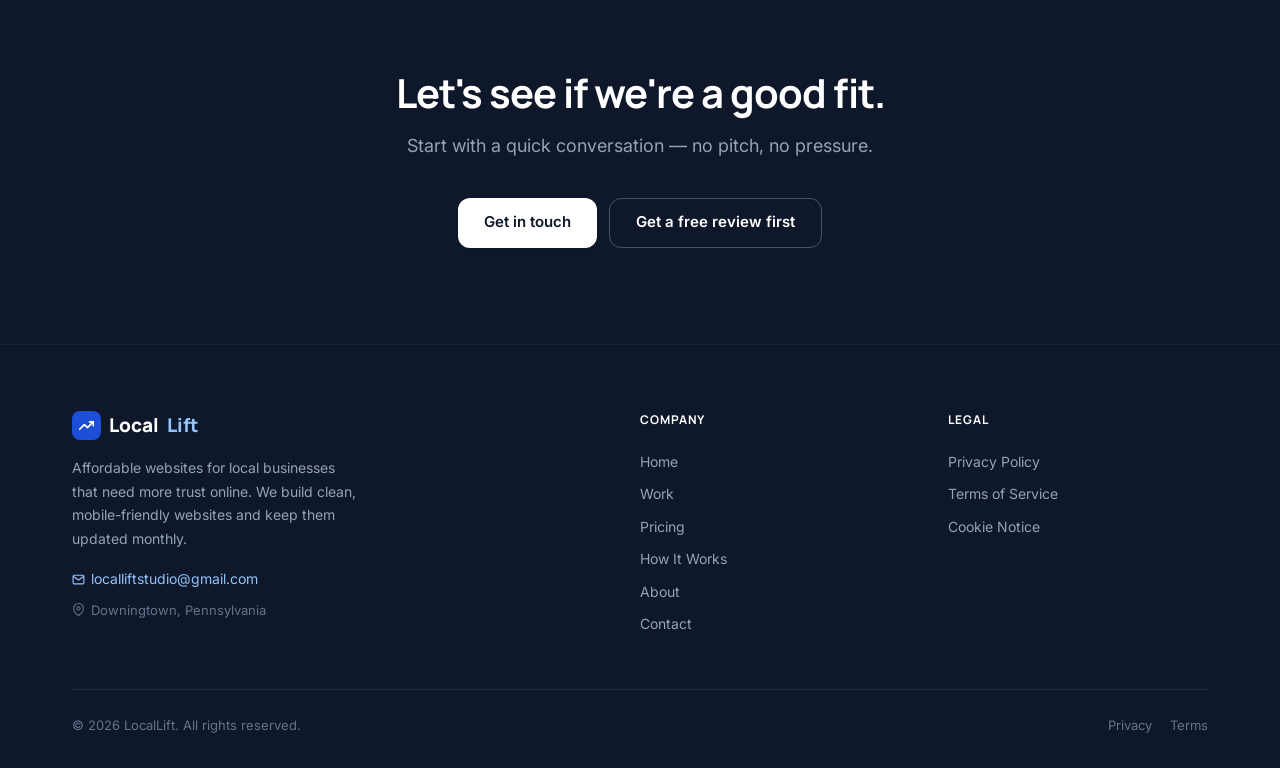
==== commit f581f23a: "fixed" ====
--- a/about.html
+++ b/about.html
@@ -14,7 +14,7 @@
 .founder-card { background: var(--white); border: 1px solid var(--border); border-radius: var(--r-card); overflow: hidden; box-shadow: var(--shadow-md); transition: transform 200ms, box-shadow 200ms; }
 .founder-card:hover { transform: translateY(-4px); box-shadow: var(--shadow-xl); }
 .founder-photo { height: 280px; overflow: hidden; background: var(--cloud); display: flex; align-items: center; justify-content: center; }
-.founder-photo img { width: 100%; height: 100%; object-fit: cover; object-position: top; }
+.founder-photo img { width: 100%; height: 100%; object-fit: cover; object-position: center 15%; }
 .founder-photo-placeholder { width: 90px; height: 90px; border-radius: 50%; background: var(--badge-blue); display: flex; align-items: center; justify-content: center; font-family: 'Manrope', sans-serif; font-size: 32px; font-weight: 800; color: var(--blue); }
 .founder-info { padding: 24px 26px; }
 .founder-role { font-size: 12px; font-weight: 700; color: var(--blue); text-transform: uppercase; letter-spacing: .6px; margin-bottom: 4px; }
@@ -116,4 +116,4 @@
 
 <script src="shared.js"></script>
 </body>
-</html>
+</html>
--- a/styles.css
+++ b/styles.css
@@ -240,6 +240,16 @@
 .faq-body { max-height: 0; overflow: hidden; transition: max-height 220ms ease; }
 .faq-item.open .faq-body { max-height: 300px; }
 .faq-body p { padding: 0 24px 20px; font-size: 15px; color: var(--slate); line-height: 1.7; }
+
+/* ─── CTA DARK (navy) — used on about, how-it-works ─── */
+.cta-band { background: var(--navy); padding: 96px 0; text-align: center; }
+.cta-band h2 { color: white; margin-bottom: 14px; }
+.cta-band p  { color: var(--muted); font-size: 18px; margin: 0 auto 36px; max-width: 52ch; }
+.cta-btns { display: flex; align-items: center; justify-content: center; gap: 12px; flex-wrap: wrap; }
+.btn-white { background: white; color: var(--navy); box-shadow: var(--shadow-sm); }
+.btn-white:hover { background: #f1f5f9; color: var(--navy); transform: translateY(-1px); box-shadow: var(--shadow-lg); }
+.btn-ghost { background: transparent; color: white; border: 1px solid rgba(255,255,255,.25); }
+.btn-ghost:hover { background: rgba(255,255,255,.08); color: white; }
 
 /* ─── CTA LIGHT (soft blue) ─── */
 .cta-light { background: var(--soft-blue); padding: 96px 0; text-align: center; }
@@ -321,7 +331,7 @@
 .founder-card { background: var(--white); border: 1px solid var(--border); border-radius: var(--r-card); overflow: hidden; box-shadow: var(--shadow-md); transition: transform 200ms, box-shadow 200ms; }
 .founder-card:hover { transform: translateY(-4px); box-shadow: var(--shadow-xl); }
 .founder-photo { height: 280px; overflow: hidden; background: var(--cloud); display: flex; align-items: center; justify-content: center; }
-.founder-photo img { width: 100%; height: 100%; object-fit: cover; object-position: top; }
+.founder-photo img { width: 100%; height: 100%; object-fit: cover; object-position: center 15%; }
 .founder-photo-ph { width: 90px; height: 90px; border-radius: 50%; background: var(--badge-blue); display: flex; align-items: center; justify-content: center; font-family: 'Manrope', sans-serif; font-size: 32px; font-weight: 800; color: var(--blue); }
 .founder-info { padding: 24px 26px; }
 .founder-role { font-size: 12px; font-weight: 700; color: var(--blue); text-transform: uppercase; letter-spacing: .6px; margin-bottom: 4px; }
@@ -412,4 +422,4 @@
 @media (max-width: 480px) {
   .hero-cta-row { flex-direction: column; align-items: center; }
   .hero-cta-row .btn { width: 100%; justify-content: center; }
-}
+}
